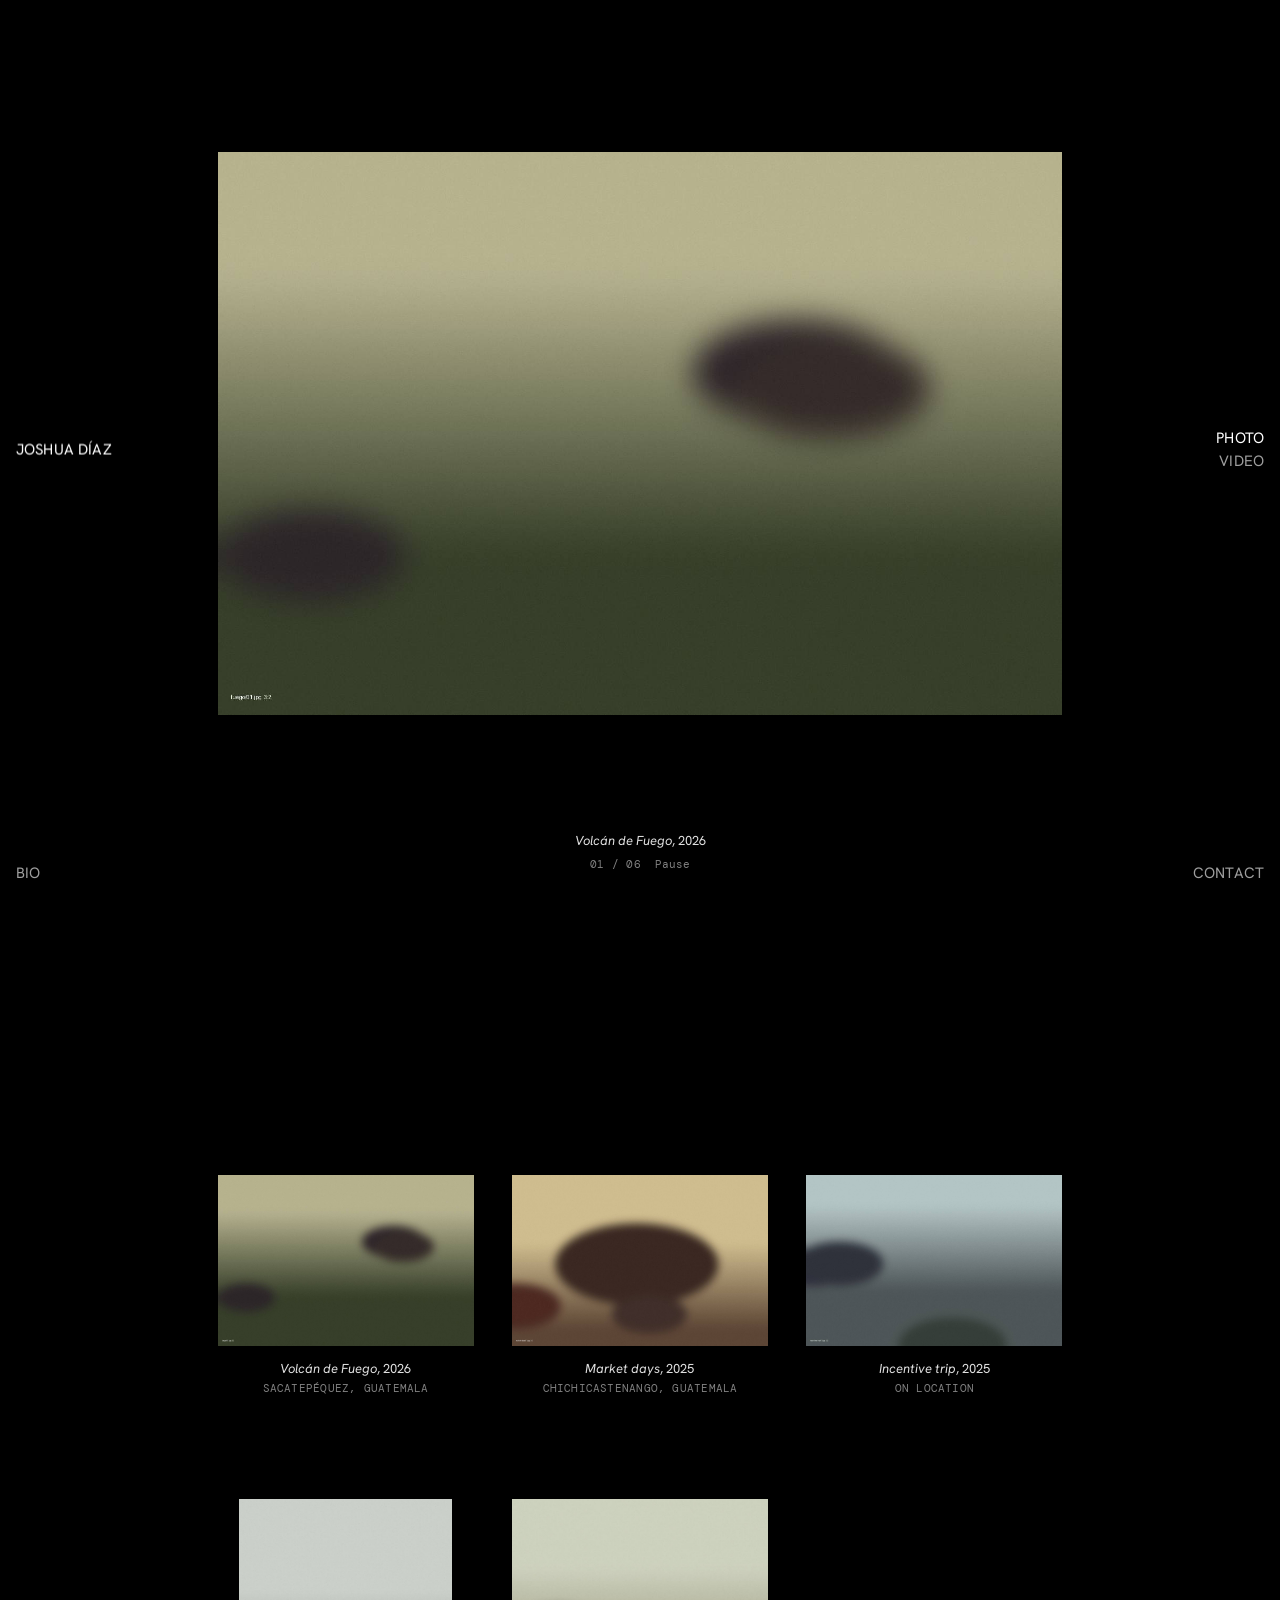
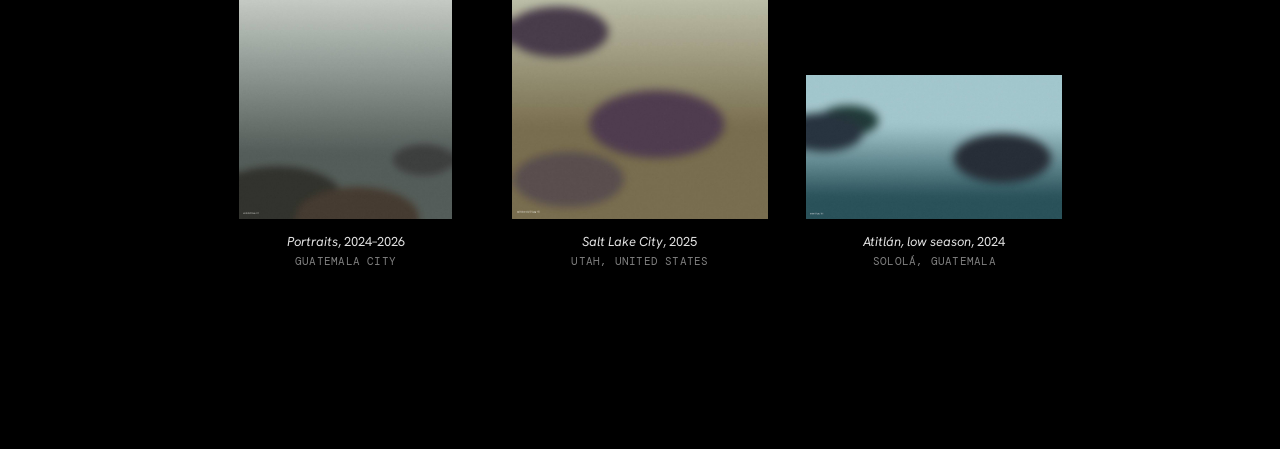
==== index.html @ 981ddc53 "Portfolio site: photo, video and bio Co-Authored-By: Claude Opus 5.5 <noreply@anthropic.com> Claude-" ====
<!doctype html>
<html lang="en">
<head>
  <meta charset="utf-8">
  <meta name="viewport" content="width=device-width, initial-scale=1, viewport-fit=cover">
  <title>Joshua Díaz</title>
  <meta name="description" content="Photographer and video producer based in Guatemala City.">
  <meta name="theme-color" content="#000000">
  <meta property="og:title" content="Joshua Díaz">
  <meta property="og:description" content="Photographer and video producer based in Guatemala City.">
  <meta property="og:image" content="images/share.jpg">
  <link rel="icon" href="data:image/svg+xml,<svg xmlns='http://www.w3.org/2000/svg' viewBox='0 0 32 32'><rect width='32' height='32' fill='black'/><rect x='9' y='9' width='14' height='14' fill='white'/></svg>">
  <link rel="preconnect" href="https://fonts.googleapis.com">
  <link rel="preconnect" href="https://fonts.gstatic.com" crossorigin>
  <link href="https://fonts.googleapis.com/css2?family=DM+Mono:wght@400&family=Hanken+Grotesk:ital,wght@0,400;0,500;1,400&family=Spectral:wght@300;400&display=swap" rel="stylesheet">
  <link rel="stylesheet" href="assets/photoswipe/photoswipe.css">
  <link rel="stylesheet" href="assets/style.css">
</head>
<body>
  <a class="skip" href="#app">Skip to content</a>

  <nav class="edge" aria-label="Main">
    <a class="e-name" href="#/" data-nav="photo">Joshua Díaz</a>
    <span class="e-right">
      <a href="#/" data-nav="photo">Photo</a>
      <a href="#/video" data-nav="video">Video</a>
      <a href="#/bio" data-nav="bio" class="m-only">Bio</a>
    </span>
    <a class="e-bio" href="#/bio" data-nav="bio">Bio</a>
    <a class="e-contact" id="nav-contact" href="#">Contact</a>
  </nav>

  <div class="bgvideo" aria-hidden="true">
    <video muted loop playsinline preload="none"></video>
    <video muted loop playsinline preload="none"></video>
  </div>

  <main id="app" tabindex="-1"></main>

  <script src="content.js"></script>
  <script type="module" src="assets/app.js"></script>
</body>
</html>
---- assets/photoswipe/photoswipe.css ----
/*! PhotoSwipe main CSS by Dmytro Semenov | photoswipe.com */

.pswp {
  --pswp-bg: #000;
  --pswp-placeholder-bg: #222;
  

  --pswp-root-z-index: 100000;
  
  --pswp-preloader-color: rgba(79, 79, 79, 0.4);
  --pswp-preloader-color-secondary: rgba(255, 255, 255, 0.9);
  
  /* defined via js:
  --pswp-transition-duration: 333ms; */
  
  --pswp-icon-color: #fff;
  --pswp-icon-color-secondary: #4f4f4f;
  --pswp-icon-stroke-color: #4f4f4f;
  --pswp-icon-stroke-width: 2px;

  --pswp-error-text-color: var(--pswp-icon-color);
}


/*
	Styles for basic PhotoSwipe (pswp) functionality (sliding area, open/close transitions)
*/

.pswp {
	position: fixed;
	top: 0;
	left: 0;
	width: 100%;
	height: 100%;
	z-index: var(--pswp-root-z-index);
	display: none;
	touch-action: none;
	outline: 0;
	opacity: 0.003;
	contain: layout style size;
	-webkit-tap-highlight-color: rgba(0, 0, 0, 0);
}

/* Prevents focus outline on the root element,
  (it may be focused initially) */
.pswp:focus {
  outline: 0;
}

.pswp * {
  box-sizing: border-box;
}

.pswp img {
  max-width: none;
}

.pswp--open {
	display: block;
}

.pswp,
.pswp__bg {
	transform: translateZ(0);
	will-change: opacity;
}

.pswp__bg {
  opacity: 0.005;
	background: var(--pswp-bg);
}

.pswp,
.pswp__scroll-wrap {
	overflow: hidden;
}

.pswp__scroll-wrap,
.pswp__bg,
.pswp__container,
.pswp__item,
.pswp__content,
.pswp__img,
.pswp__zoom-wrap {
	position: absolute;
	top: 0;
	left: 0;
	width: 100%;
	height: 100%;
}

.pswp__img,
.pswp__zoom-wrap {
	width: auto;
	height: auto;
}

.pswp--click-to-zoom.pswp--zoom-allowed .pswp__img {
	cursor: -webkit-zoom-in;
	cursor: -moz-zoom-in;
	cursor: zoom-in;
}

.pswp--click-to-zoom.pswp--zoomed-in .pswp__img {
	cursor: move;
	cursor: -webkit-grab;
	cursor: -moz-grab;
	cursor: grab;
}

.pswp--click-to-zoom.pswp--zoomed-in .pswp__img:active {
  cursor: -webkit-grabbing;
  cursor: -moz-grabbing;
  cursor: grabbing;
}

/* :active to override grabbing cursor */
.pswp--no-mouse-drag.pswp--zoomed-in .pswp__img,
.pswp--no-mouse-drag.pswp--zoomed-in .pswp__img:active,
.pswp__img {
	cursor: -webkit-zoom-out;
	cursor: -moz-zoom-out;
	cursor: zoom-out;
}


/* Prevent selection and tap highlights */
.pswp__container,
.pswp__img,
.pswp__button,
.pswp__counter {
	-webkit-user-select: none;
	-moz-user-select: none;
	-ms-user-select: none;
	user-select: none;
}

.pswp__item {
	/* z-index for fade transition */
	z-index: 1;
	overflow: hidden;
}

.pswp__hidden {
	display: none !important;
}

/* Allow to click through pswp__content element, but not its children */
.pswp__content {
  pointer-events: none;
}
.pswp__content > * {
  pointer-events: auto;
}


/*

  PhotoSwipe UI

*/

/*
	Error message appears when image is not loaded
	(JS option errorMsg controls markup)
*/
.pswp__error-msg-container {
  display: grid;
}
.pswp__error-msg {
	margin: auto;
	font-size: 1em;
	line-height: 1;
	color: var(--pswp-error-text-color);
}

/*
class pswp__hide-on-close is applied to elements that
should hide (for example fade out) when PhotoSwipe is closed
and show (for example fade in) when PhotoSwipe is opened
 */
.pswp .pswp__hide-on-close {
	opacity: 0.005;
	will-change: opacity;
	transition: opacity var(--pswp-transition-duration) cubic-bezier(0.4, 0, 0.22, 1);
	z-index: 10; /* always overlap slide content */
	pointer-events: none; /* hidden elements should not be clickable */
}

/* class pswp--ui-visible is added when opening or closing transition starts */
.pswp--ui-visible .pswp__hide-on-close {
	opacity: 1;
	pointer-events: auto;
}

/* <button> styles, including css reset */
.pswp__button {
	position: relative;
	display: block;
	width: 50px;
	height: 60px;
	padding: 0;
	margin: 0;
	overflow: hidden;
	cursor: pointer;
	background: none;
	border: 0;
	box-shadow: none;
	opacity: 0.85;
	-webkit-appearance: none;
	-webkit-touch-callout: none;
}

.pswp__button:hover,
.pswp__button:active,
.pswp__button:focus {
  transition: none;
  padding: 0;
  background: none;
  border: 0;
  box-shadow: none;
  opacity: 1;
}

.pswp__button:disabled {
  opacity: 0.3;
  cursor: auto;
}

.pswp__icn {
  fill: var(--pswp-icon-color);
  color: var(--pswp-icon-color-secondary);
}

.pswp__icn {
  position: absolute;
  top: 14px;
  left: 9px;
  width: 32px;
  height: 32px;
  overflow: hidden;
  pointer-events: none;
}

.pswp__icn-shadow {
  stroke: var(--pswp-icon-stroke-color);
  stroke-width: var(--pswp-icon-stroke-width);
  fill: none;
}

.pswp__icn:focus {
	outline: 0;
}

/*
	div element that matches size of large image,
	large image loads on top of it,
	used when msrc is not provided
*/
div.pswp__img--placeholder,
.pswp__img--with-bg {
	background: var(--pswp-placeholder-bg);
}

.pswp__top-bar {
	position: absolute;
	left: 0;
	top: 0;
	width: 100%;
	height: 60px;
	display: flex;
  flex-direction: row;
  justify-content: flex-end;
	z-index: 10;

	/* allow events to pass through top bar itself */
	pointer-events: none !important;
}
.pswp__top-bar > * {
  pointer-events: auto;
  /* this makes transition significantly more smooth,
     even though inner elements are not animated */
  will-change: opacity;
}


/*

  Close button

*/
.pswp__button--close {
  margin-right: 6px;
}


/*

  Arrow buttons

*/
.pswp__button--arrow {
  position: absolute;
  top: 0;
  width: 75px;
  height: 100px;
  top: 50%;
  margin-top: -50px;
}

.pswp__button--arrow:disabled {
  display: none;
  cursor: default;
}

.pswp__button--arrow .pswp__icn {
  top: 50%;
  margin-top: -30px;
  width: 60px;
  height: 60px;
  background: none;
  border-radius: 0;
}

.pswp--one-slide .pswp__button--arrow {
  display: none;
}

/* hide arrows on touch screens */
.pswp--touch .pswp__button--arrow {
  visibility: hidden;
}

/* show arrows only after mouse was used */
.pswp--has_mouse .pswp__button--arrow {
  visibility: visible;
}

.pswp__button--arrow--prev {
  right: auto;
  left: 0px;
}

.pswp__button--arrow--next {
  right: 0px;
}
.pswp__button--arrow--next .pswp__icn {
  left: auto;
  right: 14px;
  /* flip horizontally */
  transform: scale(-1, 1);
}

/*

  Zoom button

*/
.pswp__button--zoom {
  display: none;
}

.pswp--zoom-allowed .pswp__button--zoom {
  display: block;
}

/* "+" => "-" */
.pswp--zoomed-in .pswp__zoom-icn-bar-v {
  display: none;
}


/*

  Loading indicator

*/
.pswp__preloader {
  position: relative;
  overflow: hidden;
  width: 50px;
  height: 60px;
  margin-right: auto;
}

.pswp__preloader .pswp__icn {
  opacity: 0;
  transition: opacity 0.2s linear;
  animation: pswp-clockwise 600ms linear infinite;
}

.pswp__preloader--active .pswp__icn {
  opacity: 0.85;
}

@keyframes pswp-clockwise {
  0% { transform: rotate(0deg); }
  100% { transform: rotate(360deg); }
}


/*

  "1 of 10" counter

*/
.pswp__counter {
  height: 30px;
  margin-top: 15px;
  margin-inline-start: 20px;
  font-size: 14px;
  line-height: 30px;
  color: var(--pswp-icon-color);
  text-shadow: 1px 1px 3px var(--pswp-icon-color-secondary);
  opacity: 0.85;
}

.pswp--one-slide .pswp__counter {
  display: none;
}
---- assets/style.css ----
/* Tokens */
:root {
  --bg: #000000;
  --ink: rgba(255, 255, 255, 0.88);
  --dim: rgba(255, 255, 255, 0.5);
  --faint: rgba(255, 255, 255, 0.14);
  --edge: 16px;                                   /* distance of the nav from the screen edge */
  --side: clamp(150px, 17vw, 340px);              /* empty band left and right for the nav */
  --sans: "Hanken Grotesk", "Helvetica Neue", Arial, sans-serif;
  --mono: "DM Mono", ui-monospace, Menlo, monospace;
  --serif: "Spectral", Georgia, serif;
  color-scheme: dark;
}

/* Base */
*, *::before, *::after { box-sizing: border-box; }
html { -webkit-text-size-adjust: 100%; background: var(--bg); }
body {
  margin: 0;
  background: var(--bg);
  color: var(--ink);
  font: 400 15px/1.4 var(--sans);
  -webkit-font-smoothing: antialiased;
  overflow-x: hidden;
}
img, video, iframe { display: block; max-width: 100%; }
a { color: inherit; text-decoration: none; }
button { font: inherit; color: inherit; background: none; border: 0; padding: 0; cursor: pointer; }
:focus-visible { outline: 1px solid #fff; outline-offset: 4px; }
h1, h2, p, ul, figure, dl, dd { margin: 0; }
ul { padding: 0; list-style: none; }
em { font-style: italic; }
.mono { font-family: var(--mono); font-size: 11px; letter-spacing: 0.02em; text-transform: uppercase; }
.sr { position: absolute; width: 1px; height: 1px; overflow: hidden; clip: rect(0 0 0 0); white-space: nowrap; }
.skip { position: absolute; left: -9999px; }
.skip:focus { left: var(--edge); top: var(--edge); z-index: 100; background: #000; padding: 4px 8px; }

/* Edge navigation (fixed to the sides and corners) */
.edge a, .edge .e-right {
  position: fixed; z-index: 50;
  font-size: 15px; text-transform: uppercase; letter-spacing: 0.01em;
  color: #fff;
  mix-blend-mode: difference;
}
.edge a { opacity: 0.62; transition: opacity .15s; }
.edge a:hover, .edge a[aria-current="page"] { opacity: 1; }
.edge .e-name { left: var(--edge); top: 50%; transform: translateY(-50%); opacity: 1; }
.edge .e-right { right: var(--edge); top: 50%; transform: translateY(-50%); display: grid; justify-items: end; gap: 2px; }
.edge .e-right a { position: static; mix-blend-mode: normal; }
.edge .e-bio { left: var(--edge); bottom: var(--edge); }
.edge .e-contact { right: var(--edge); bottom: var(--edge); }
.edge .m-only { display: none; }
@media (max-width: 820px) { .edge .m-only { display: inline; } }

main { outline: none; padding: 0 var(--side); min-height: 100vh; }
main.enter { animation: enter .4s ease-out; }
@keyframes enter { from { opacity: 0; } to { opacity: 1; } }

/* PHOTO HOME: slideshow */
.hero {
  height: 100vh; height: 100svh;
  display: grid; grid-template-rows: 1fr auto; justify-items: center;
  padding: 48px 0 28px;
  outline: none;
}
.hero-stage { position: relative; width: 100%; min-height: 0; display: grid; place-items: center; cursor: zoom-in; }
.hero-stage img {
  grid-area: 1 / 1;
  max-width: 100%; max-height: 100%;
  width: auto; height: auto;
  object-fit: contain;
  opacity: 0;
  transition: opacity var(--fade, 0s) ease;
}
.hero-stage img.on { opacity: 1; }
.hero-meta { display: grid; justify-items: center; gap: 6px; padding-top: 14px; text-align: center; }
.hero-cap { font-size: 13px; }
.hero-cap a:hover { opacity: .7; }
.hero-tools { display: flex; gap: 14px; color: var(--dim); }
.hero-tools button:hover { color: #fff; }

/* PHOTO HOME: grid of projects */
.works {
  display: grid;
  grid-template-columns: repeat(3, minmax(0, 1fr));
  column-gap: clamp(20px, 3vw, 56px);
  row-gap: clamp(56px, 8vw, 120px);
  padding: clamp(80px, 14vh, 160px) 0 clamp(120px, 20vh, 220px);
}
.work { display: grid; gap: 12px; text-align: center; }
.work .box { aspect-ratio: 4 / 5; display: flex; align-items: flex-end; justify-content: center; }
.work img { max-height: 100%; width: auto; object-fit: contain; transition: opacity .2s; }
.work:hover img { opacity: .75; }
.work .t { font-size: 13px; }
.work .p { color: var(--dim); margin-top: 2px; }

/* PROJECT PAGE */
.project { padding: clamp(96px, 18vh, 180px) 0 clamp(120px, 20vh, 220px); }
.p-head { display: grid; justify-items: center; gap: 14px; text-align: center; margin-bottom: clamp(72px, 14vh, 140px); }
.p-head h1 { font-weight: 400; font-size: clamp(26px, 3vw, 44px); line-height: 1.05; letter-spacing: -0.01em; }
.p-head p { max-width: 46ch; color: var(--ink); }
.p-head .mono { color: var(--dim); display: flex; flex-wrap: wrap; justify-content: center; gap: 4px 16px; }
.shots { display: grid; gap: clamp(72px, 14vh, 140px); justify-items: center; }
.shot { display: grid; justify-items: center; gap: 12px; }
.shot img { max-height: 86vh; max-height: 86svh; width: auto; cursor: zoom-in; }
.shot figcaption { font-size: 13px; color: var(--dim); text-align: center; }
.p-next { display: flex; justify-content: center; gap: 24px; margin-top: clamp(96px, 16vh, 160px); }
.p-next a { color: var(--dim); }
.p-next a:hover { color: #fff; }

/* VIDEO PAGE */
.bgvideo { position: fixed; inset: 0; z-index: -1; background: #000; opacity: 0; transition: opacity .6s ease; pointer-events: none; }
.bgvideo.on { opacity: 1; }
.bgvideo video { position: absolute; inset: 0; width: 100%; height: 100%; max-width: none; object-fit: cover; opacity: 0; transition: opacity .5s ease; }
.bgvideo video.on { opacity: 1; }
.bgvideo::after { content: ""; position: absolute; inset: 0; background: rgba(0, 0, 0, 0.38); }

.films {
  min-height: 100vh; min-height: 100svh;
  display: flex; flex-wrap: wrap; align-content: center; justify-content: center;
  column-gap: 0.55em; row-gap: 0.05em;
  padding: 96px 0;
  font-family: var(--serif); font-weight: 300;
  font-size: clamp(38px, 6vw, 100px);
  line-height: 1.12;
  text-align: center;
}
.film { color: #fff; transition: color .25s; white-space: nowrap; }
.film sup { font-family: var(--mono); font-size: 13px; vertical-align: top; position: relative; top: 0.5em; margin-left: 0.3em; letter-spacing: 0.08em; }
.films:hover .film:hover, .film:focus-visible { color: rgba(255, 255, 255, 0.5); }

/* VIDEO DETAIL */
.film-page { padding: clamp(80px, 14vh, 140px) 0 clamp(120px, 20vh, 220px); display: grid; gap: 28px; }
.player { position: relative; aspect-ratio: 16 / 9; background: #0d0d0d; }
.player iframe, .player video { position: absolute; inset: 0; width: 100%; height: 100%; border: 0; object-fit: contain; }
.player .note { position: absolute; left: 0; right: 0; bottom: 12px; text-align: center; color: var(--dim); }
.film-info { display: grid; grid-template-columns: minmax(0, 1fr) minmax(0, 1fr); gap: 24px; align-items: start; }
.film-info h1 { font-family: var(--serif); font-weight: 300; font-size: clamp(34px, 4.5vw, 72px); line-height: 1; }
.film-info .facts { display: grid; grid-template-columns: max-content 1fr; gap: 4px 18px; padding-top: 8px; }
.film-info dt { color: var(--dim); }
.film-info p { grid-column: 2; max-width: 48ch; }

/* BIO */
.bio {
  min-height: 100vh; min-height: 100svh;
  display: grid;
  grid-template-columns: minmax(0, 4fr) minmax(0, 8fr);
  column-gap: clamp(24px, 3vw, 56px);
  padding: 48px 0;
  align-items: end;
}
.bio-text { display: grid; gap: 28px; font-size: 13px; line-height: 1.45; padding-bottom: 2px; }
.bio-text p + p { margin-top: 1em; }
.bio-text .mono { color: var(--dim); margin-bottom: 8px; }
.bio-text a:hover { opacity: .7; }
.bio-photo { align-self: stretch; display: grid; gap: 8px; min-height: 0; }
.bio-photo img { width: 100%; height: calc(100vh - 96px); height: calc(100svh - 96px); object-fit: cover; }
.bio-photo .credit { color: var(--dim); }

.notfound { min-height: 100vh; display: grid; place-items: center; }
.notfound a { text-decoration: underline; }

/* Zoom viewer */
.pswp { --pswp-bg: #000; }
.pswp__counter { font-family: var(--mono); font-size: 11px; letter-spacing: .04em; opacity: .7; }

/* Small screens */
@media (max-width: 820px) {
  :root { --side: 16px; }
  .edge a, .edge .e-right { font-size: 13px; }
  .edge .e-name { top: var(--edge); transform: none; }
  .edge .e-right { top: var(--edge); transform: none; display: flex; gap: 14px; }
  body { position: relative; }
  .edge .e-bio { display: none; }
  .edge .e-contact { position: absolute; }
  main { padding-top: 0; padding-bottom: 56px; }
  .hero { padding: 52px 0 44px; }
  .works { grid-template-columns: repeat(2, minmax(0, 1fr)); padding-top: 40px; padding-bottom: 96px; }
  .project { padding-top: 96px; }
  .shot img { max-height: none; width: 100%; }
  .films { font-size: clamp(34px, 11vw, 56px); padding: 80px 0; column-gap: 0.4em; }
  .film sup { font-size: 10px; }
  .film-page { padding-top: 72px; }
  .film-info { grid-template-columns: 1fr; }
  .film-info p { grid-column: 1; }
  .bio { grid-template-columns: 1fr; padding: 56px 0 72px; row-gap: 32px; }
  .bio-photo { order: -1; }
  .bio-photo img { height: auto; aspect-ratio: 4 / 5; }
}
@media (max-width: 480px) {
  .works { grid-template-columns: 1fr; }
}

@media (prefers-reduced-motion: reduce) {
  main.enter { animation: none; }
  .hero-stage img, .bgvideo, .bgvideo video { transition: none; }
}
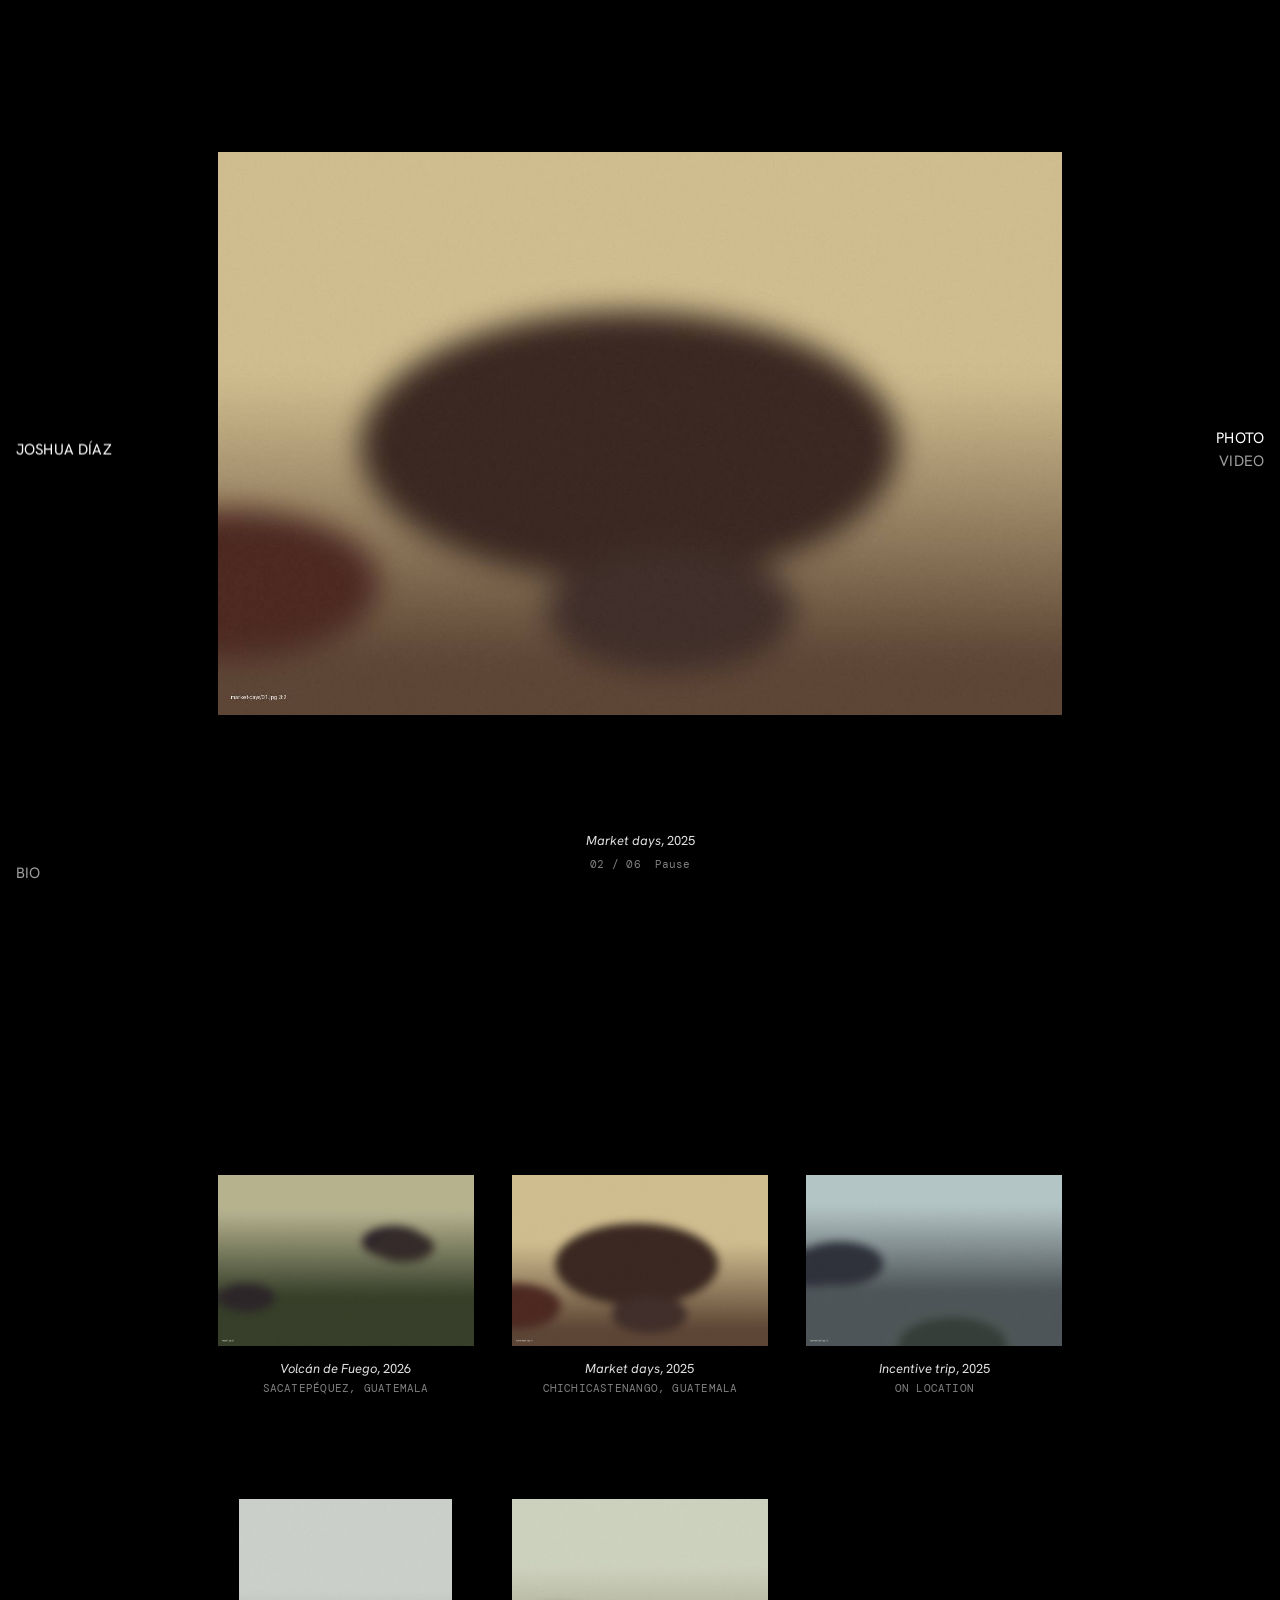
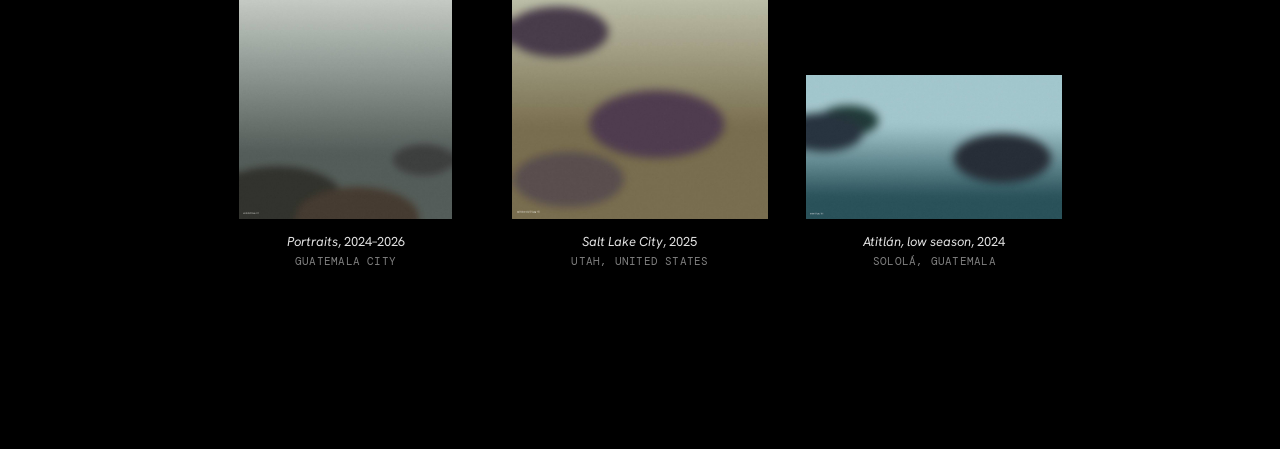
==== commit d4a97808: "Remove Contact link from navigation; contact stays in Bio Co-Authored-By: Claude Opus 5.5 <noreply@a" ====
--- a/index.html
+++ b/index.html
@@ -27,7 +27,6 @@
       <a href="#/bio" data-nav="bio" class="m-only">Bio</a>
     </span>
     <a class="e-bio" href="#/bio" data-nav="bio">Bio</a>
-    <a class="e-contact" id="nav-contact" href="#">Contact</a>
   </nav>
 
   <div class="bgvideo" aria-hidden="true">
--- a/assets/style.css
+++ b/assets/style.css
@@ -48,7 +48,6 @@
 .edge .e-right { right: var(--edge); top: 50%; transform: translateY(-50%); display: grid; justify-items: end; gap: 2px; }
 .edge .e-right a { position: static; mix-blend-mode: normal; }
 .edge .e-bio { left: var(--edge); bottom: var(--edge); }
-.edge .e-contact { right: var(--edge); bottom: var(--edge); }
 .edge .m-only { display: none; }
 @media (max-width: 820px) { .edge .m-only { display: inline; } }
 
@@ -172,7 +171,6 @@
   .edge .e-right { top: var(--edge); transform: none; display: flex; gap: 14px; }
   body { position: relative; }
   .edge .e-bio { display: none; }
-  .edge .e-contact { position: absolute; }
   main { padding-top: 0; padding-bottom: 56px; }
   .hero { padding: 52px 0 44px; }
   .works { grid-template-columns: repeat(2, minmax(0, 1fr)); padding-top: 40px; padding-bottom: 96px; }
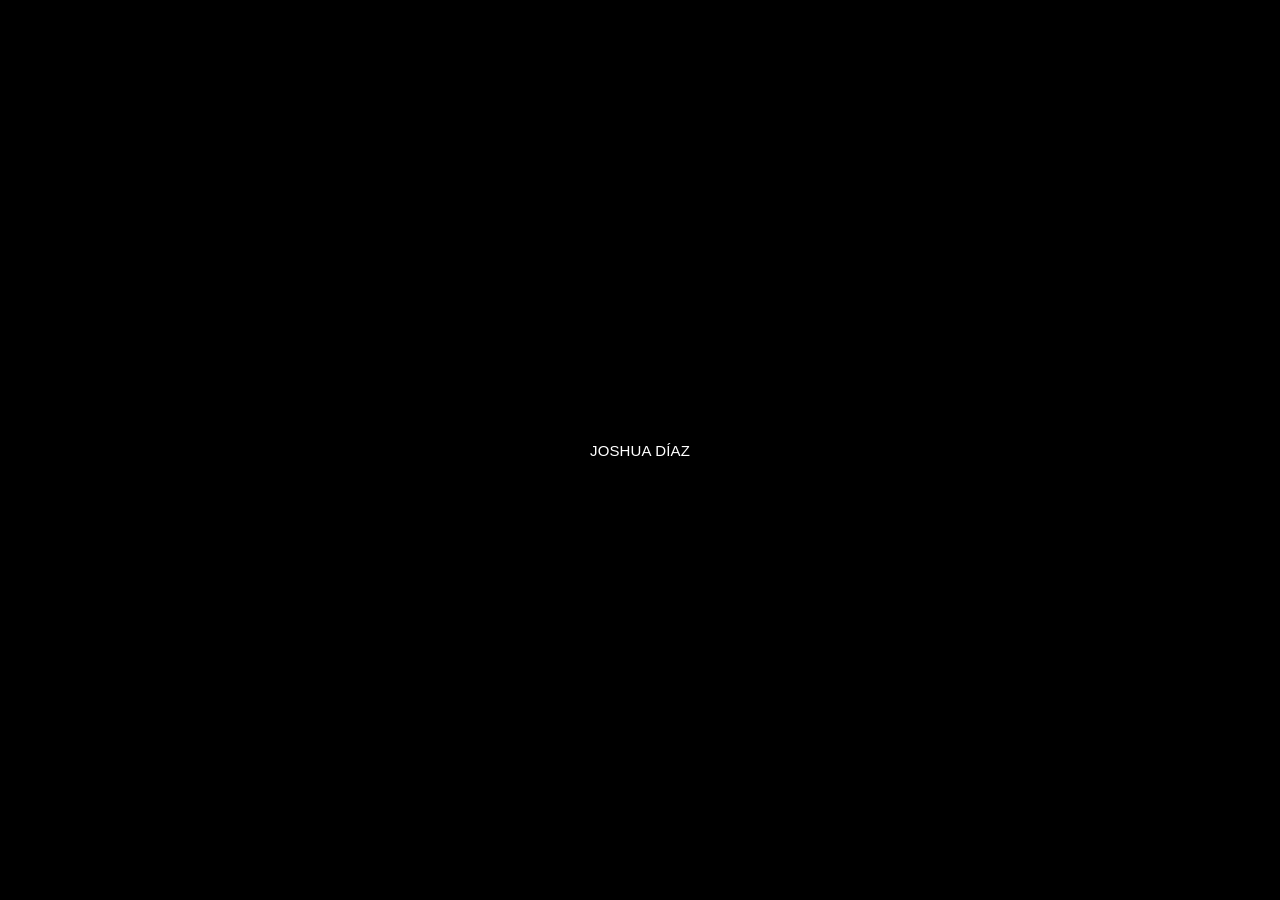
==== commit c5f343f6: "Temporary landing page with name only; full portfolio moved to preview.html Co-Authored-By: Claude O" ====
--- a/index.html
+++ b/index.html
@@ -2,41 +2,25 @@
 <html lang="en">
 <head>
   <meta charset="utf-8">
-  <meta name="viewport" content="width=device-width, initial-scale=1, viewport-fit=cover">
+  <meta name="viewport" content="width=device-width, initial-scale=1">
   <title>Joshua Díaz</title>
-  <meta name="description" content="Photographer and video producer based in Guatemala City.">
+  <meta name="description" content="Joshua Díaz, photographer and video producer based in Guatemala City.">
   <meta name="theme-color" content="#000000">
-  <meta property="og:title" content="Joshua Díaz">
-  <meta property="og:description" content="Photographer and video producer based in Guatemala City.">
-  <meta property="og:image" content="images/share.jpg">
   <link rel="icon" href="data:image/svg+xml,<svg xmlns='http://www.w3.org/2000/svg' viewBox='0 0 32 32'><rect width='32' height='32' fill='black'/><rect x='9' y='9' width='14' height='14' fill='white'/></svg>">
-  <link rel="preconnect" href="https://fonts.googleapis.com">
-  <link rel="preconnect" href="https://fonts.gstatic.com" crossorigin>
-  <link href="https://fonts.googleapis.com/css2?family=DM+Mono:wght@400&family=Hanken+Grotesk:ital,wght@0,400;0,500;1,400&family=Spectral:wght@300;400&display=swap" rel="stylesheet">
-  <link rel="stylesheet" href="assets/photoswipe/photoswipe.css">
-  <link rel="stylesheet" href="assets/style.css">
+  <style>
+    html, body { margin: 0; height: 100%; background: #000; }
+    body {
+      display: grid; place-items: center;
+      color: #fff;
+      font: 400 15px/1 "Helvetica Neue", Helvetica, Arial, sans-serif;
+      letter-spacing: 0.01em;
+      text-transform: uppercase;
+      -webkit-font-smoothing: antialiased;
+    }
+    h1 { margin: 0; font: inherit; }
+  </style>
 </head>
 <body>
-  <a class="skip" href="#app">Skip to content</a>
-
-  <nav class="edge" aria-label="Main">
-    <a class="e-name" href="#/" data-nav="photo">Joshua Díaz</a>
-    <span class="e-right">
-      <a href="#/" data-nav="photo">Photo</a>
-      <a href="#/video" data-nav="video">Video</a>
-      <a href="#/bio" data-nav="bio" class="m-only">Bio</a>
-    </span>
-    <a class="e-bio" href="#/bio" data-nav="bio">Bio</a>
-  </nav>
-
-  <div class="bgvideo" aria-hidden="true">
-    <video muted loop playsinline preload="none"></video>
-    <video muted loop playsinline preload="none"></video>
-  </div>
-
-  <main id="app" tabindex="-1"></main>
-
-  <script src="content.js"></script>
-  <script type="module" src="assets/app.js"></script>
+  <h1>Joshua Díaz</h1>
 </body>
 </html>
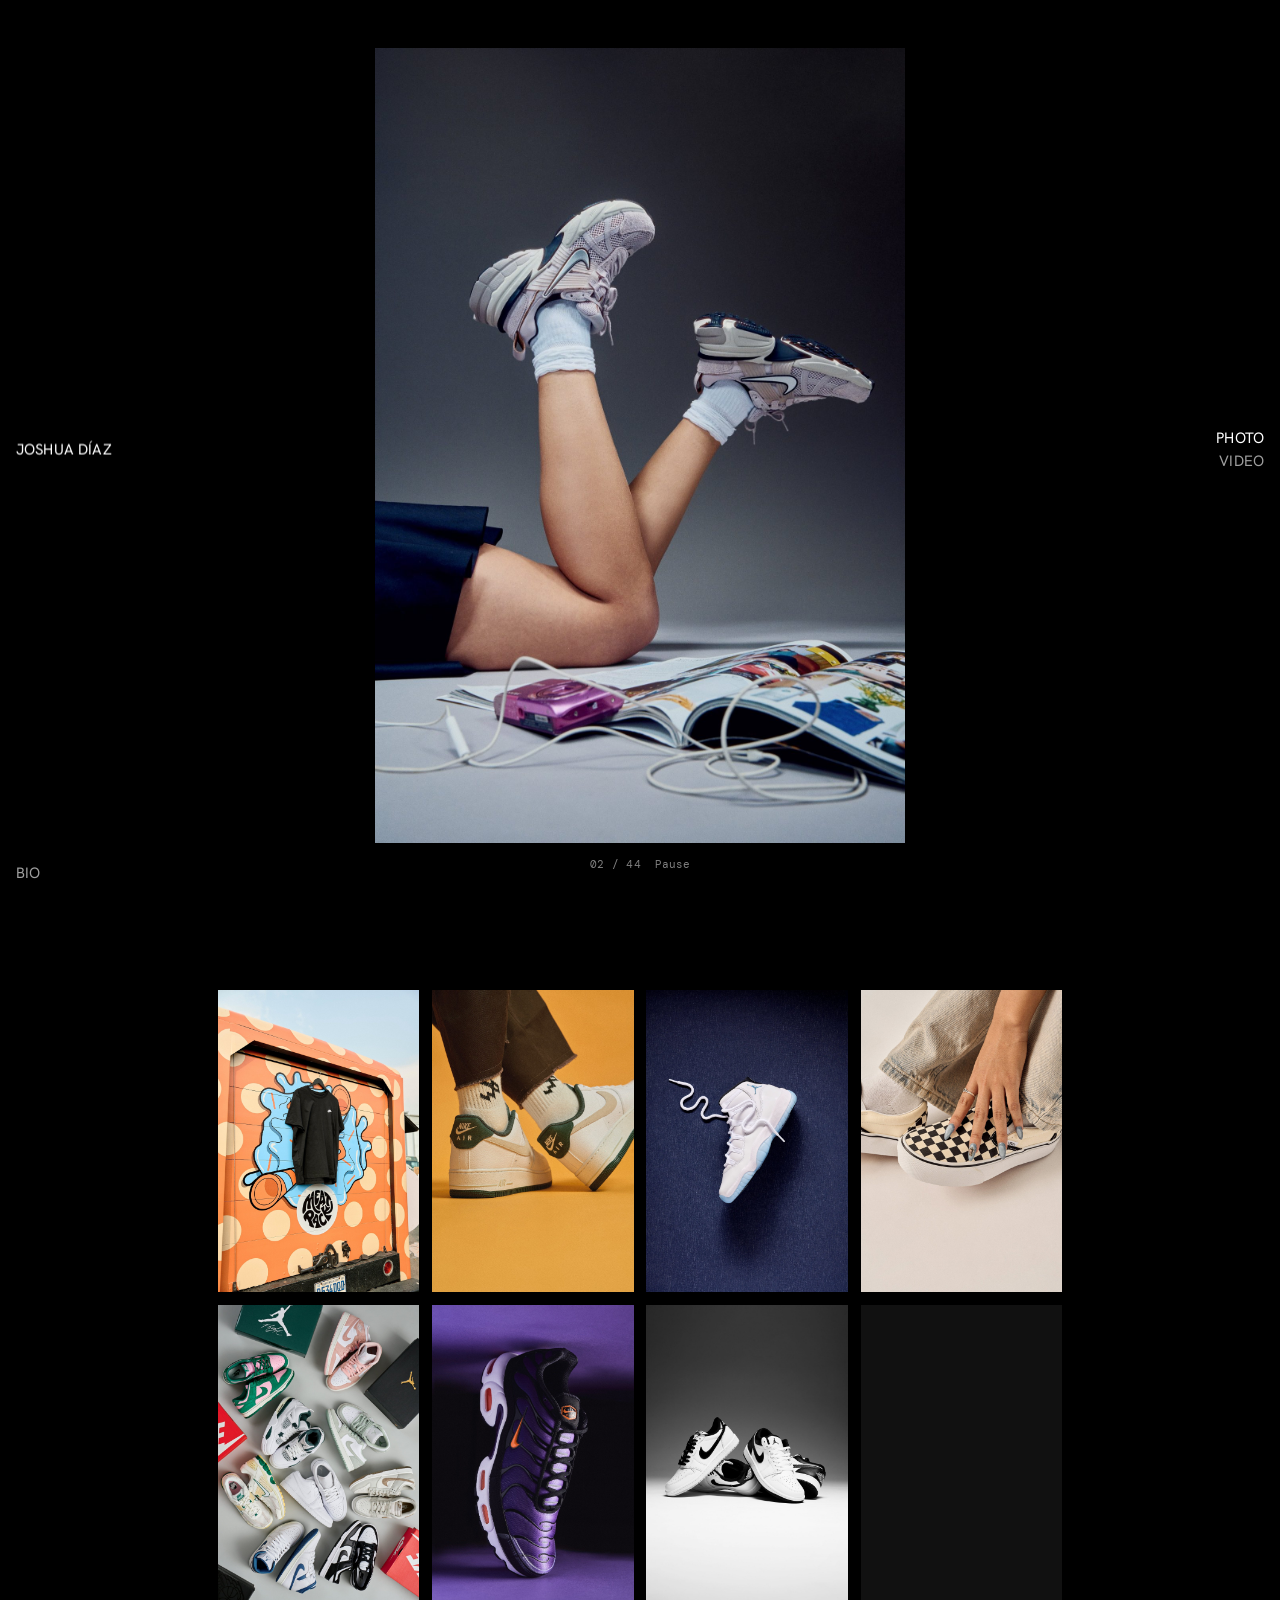
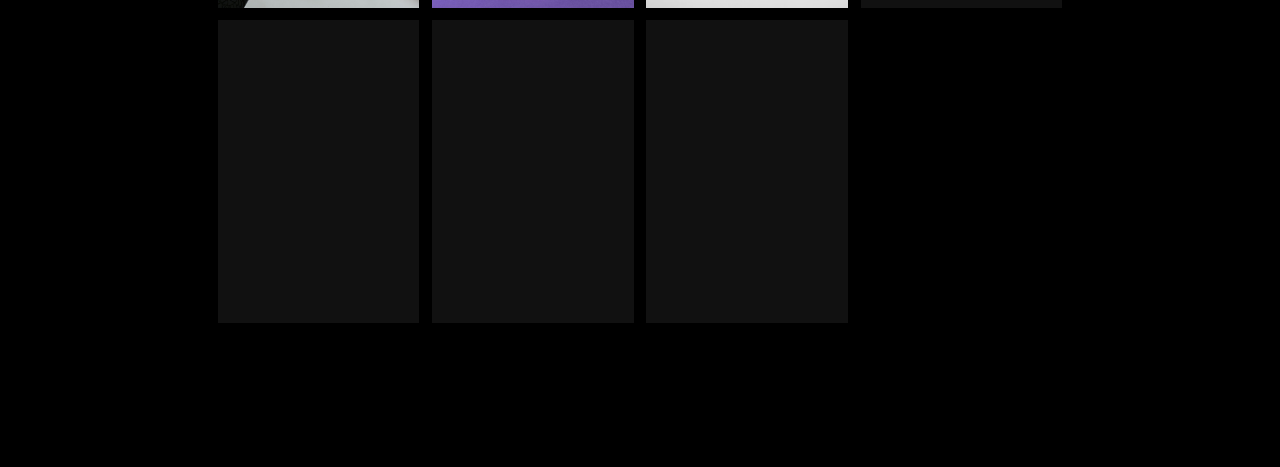
==== commit 32901da9: "Launch: portfolio is now the home page; preview.html redirects to it Co-Authored-By: Claude Opus 5.5" ====
--- a/index.html
+++ b/index.html
@@ -2,25 +2,41 @@
 <html lang="en">
 <head>
   <meta charset="utf-8">
-  <meta name="viewport" content="width=device-width, initial-scale=1">
+  <meta name="viewport" content="width=device-width, initial-scale=1, viewport-fit=cover">
   <title>Joshua Díaz</title>
-  <meta name="description" content="Joshua Díaz, photographer and video producer based in Guatemala City.">
+  <meta name="description" content="Photographer and video producer based in Guatemala City.">
   <meta name="theme-color" content="#000000">
+  <meta property="og:title" content="Joshua Díaz">
+  <meta property="og:description" content="Photographer and video producer based in Guatemala City.">
+  <meta property="og:image" content="images/share.jpg">
   <link rel="icon" href="data:image/svg+xml,<svg xmlns='http://www.w3.org/2000/svg' viewBox='0 0 32 32'><rect width='32' height='32' fill='black'/><rect x='9' y='9' width='14' height='14' fill='white'/></svg>">
-  <style>
-    html, body { margin: 0; height: 100%; background: #000; }
-    body {
-      display: grid; place-items: center;
-      color: #fff;
-      font: 400 15px/1 "Helvetica Neue", Helvetica, Arial, sans-serif;
-      letter-spacing: 0.01em;
-      text-transform: uppercase;
-      -webkit-font-smoothing: antialiased;
-    }
-    h1 { margin: 0; font: inherit; }
-  </style>
+  <link rel="preconnect" href="https://fonts.googleapis.com">
+  <link rel="preconnect" href="https://fonts.gstatic.com" crossorigin>
+  <link href="https://fonts.googleapis.com/css2?family=DM+Mono:wght@400&family=Hanken+Grotesk:ital,wght@0,400;0,500;1,400&family=Spectral:wght@300;400&display=swap" rel="stylesheet">
+  <link rel="stylesheet" href="assets/photoswipe/photoswipe.css">
+  <link rel="stylesheet" href="assets/style.css">
 </head>
 <body>
-  <h1>Joshua Díaz</h1>
+  <a class="skip" href="#app">Skip to content</a>
+
+  <nav class="edge" aria-label="Main">
+    <a class="e-name" href="#/" data-nav="photo">Joshua Díaz</a>
+    <span class="e-right">
+      <a href="#/" data-nav="photo">Photo</a>
+      <a href="#/video" data-nav="video">Video</a>
+      <a href="#/bio" data-nav="bio" class="m-only">Bio</a>
+    </span>
+    <a class="e-bio" href="#/bio" data-nav="bio">Bio</a>
+  </nav>
+
+  <div class="bgvideo" aria-hidden="true">
+    <video muted loop playsinline preload="none"></video>
+    <video muted loop playsinline preload="none"></video>
+  </div>
+
+  <main id="app" tabindex="-1"></main>
+
+  <script src="content.js"></script>
+  <script type="module" src="assets/app.js"></script>
 </body>
 </html>
--- a/assets/photoswipe/photoswipe.css
+++ b/assets/photoswipe/photoswipe.css
@@ -0,0 +1,420 @@
+/*! PhotoSwipe main CSS by Dmytro Semenov | photoswipe.com */
+
+.pswp {
+  --pswp-bg: #000;
+  --pswp-placeholder-bg: #222;
+  
+
+  --pswp-root-z-index: 100000;
+  
+  --pswp-preloader-color: rgba(79, 79, 79, 0.4);
+  --pswp-preloader-color-secondary: rgba(255, 255, 255, 0.9);
+  
+  /* defined via js:
+  --pswp-transition-duration: 333ms; */
+  
+  --pswp-icon-color: #fff;
+  --pswp-icon-color-secondary: #4f4f4f;
+  --pswp-icon-stroke-color: #4f4f4f;
+  --pswp-icon-stroke-width: 2px;
+
+  --pswp-error-text-color: var(--pswp-icon-color);
+}
+
+
+/*
+	Styles for basic PhotoSwipe (pswp) functionality (sliding area, open/close transitions)
+*/
+
+.pswp {
+	position: fixed;
+	top: 0;
+	left: 0;
+	width: 100%;
+	height: 100%;
+	z-index: var(--pswp-root-z-index);
+	display: none;
+	touch-action: none;
+	outline: 0;
+	opacity: 0.003;
+	contain: layout style size;
+	-webkit-tap-highlight-color: rgba(0, 0, 0, 0);
+}
+
+/* Prevents focus outline on the root element,
+  (it may be focused initially) */
+.pswp:focus {
+  outline: 0;
+}
+
+.pswp * {
+  box-sizing: border-box;
+}
+
+.pswp img {
+  max-width: none;
+}
+
+.pswp--open {
+	display: block;
+}
+
+.pswp,
+.pswp__bg {
+	transform: translateZ(0);
+	will-change: opacity;
+}
+
+.pswp__bg {
+  opacity: 0.005;
+	background: var(--pswp-bg);
+}
+
+.pswp,
+.pswp__scroll-wrap {
+	overflow: hidden;
+}
+
+.pswp__scroll-wrap,
+.pswp__bg,
+.pswp__container,
+.pswp__item,
+.pswp__content,
+.pswp__img,
+.pswp__zoom-wrap {
+	position: absolute;
+	top: 0;
+	left: 0;
+	width: 100%;
+	height: 100%;
+}
+
+.pswp__img,
+.pswp__zoom-wrap {
+	width: auto;
+	height: auto;
+}
+
+.pswp--click-to-zoom.pswp--zoom-allowed .pswp__img {
+	cursor: -webkit-zoom-in;
+	cursor: -moz-zoom-in;
+	cursor: zoom-in;
+}
+
+.pswp--click-to-zoom.pswp--zoomed-in .pswp__img {
+	cursor: move;
+	cursor: -webkit-grab;
+	cursor: -moz-grab;
+	cursor: grab;
+}
+
+.pswp--click-to-zoom.pswp--zoomed-in .pswp__img:active {
+  cursor: -webkit-grabbing;
+  cursor: -moz-grabbing;
+  cursor: grabbing;
+}
+
+/* :active to override grabbing cursor */
+.pswp--no-mouse-drag.pswp--zoomed-in .pswp__img,
+.pswp--no-mouse-drag.pswp--zoomed-in .pswp__img:active,
+.pswp__img {
+	cursor: -webkit-zoom-out;
+	cursor: -moz-zoom-out;
+	cursor: zoom-out;
+}
+
+
+/* Prevent selection and tap highlights */
+.pswp__container,
+.pswp__img,
+.pswp__button,
+.pswp__counter {
+	-webkit-user-select: none;
+	-moz-user-select: none;
+	-ms-user-select: none;
+	user-select: none;
+}
+
+.pswp__item {
+	/* z-index for fade transition */
+	z-index: 1;
+	overflow: hidden;
+}
+
+.pswp__hidden {
+	display: none !important;
+}
+
+/* Allow to click through pswp__content element, but not its children */
+.pswp__content {
+  pointer-events: none;
+}
+.pswp__content > * {
+  pointer-events: auto;
+}
+
+
+/*
+
+  PhotoSwipe UI
+
+*/
+
+/*
+	Error message appears when image is not loaded
+	(JS option errorMsg controls markup)
+*/
+.pswp__error-msg-container {
+  display: grid;
+}
+.pswp__error-msg {
+	margin: auto;
+	font-size: 1em;
+	line-height: 1;
+	color: var(--pswp-error-text-color);
+}
+
+/*
+class pswp__hide-on-close is applied to elements that
+should hide (for example fade out) when PhotoSwipe is closed
+and show (for example fade in) when PhotoSwipe is opened
+ */
+.pswp .pswp__hide-on-close {
+	opacity: 0.005;
+	will-change: opacity;
+	transition: opacity var(--pswp-transition-duration) cubic-bezier(0.4, 0, 0.22, 1);
+	z-index: 10; /* always overlap slide content */
+	pointer-events: none; /* hidden elements should not be clickable */
+}
+
+/* class pswp--ui-visible is added when opening or closing transition starts */
+.pswp--ui-visible .pswp__hide-on-close {
+	opacity: 1;
+	pointer-events: auto;
+}
+
+/* <button> styles, including css reset */
+.pswp__button {
+	position: relative;
+	display: block;
+	width: 50px;
+	height: 60px;
+	padding: 0;
+	margin: 0;
+	overflow: hidden;
+	cursor: pointer;
+	background: none;
+	border: 0;
+	box-shadow: none;
+	opacity: 0.85;
+	-webkit-appearance: none;
+	-webkit-touch-callout: none;
+}
+
+.pswp__button:hover,
+.pswp__button:active,
+.pswp__button:focus {
+  transition: none;
+  padding: 0;
+  background: none;
+  border: 0;
+  box-shadow: none;
+  opacity: 1;
+}
+
+.pswp__button:disabled {
+  opacity: 0.3;
+  cursor: auto;
+}
+
+.pswp__icn {
+  fill: var(--pswp-icon-color);
+  color: var(--pswp-icon-color-secondary);
+}
+
+.pswp__icn {
+  position: absolute;
+  top: 14px;
+  left: 9px;
+  width: 32px;
+  height: 32px;
+  overflow: hidden;
+  pointer-events: none;
+}
+
+.pswp__icn-shadow {
+  stroke: var(--pswp-icon-stroke-color);
+  stroke-width: var(--pswp-icon-stroke-width);
+  fill: none;
+}
+
+.pswp__icn:focus {
+	outline: 0;
+}
+
+/*
+	div element that matches size of large image,
+	large image loads on top of it,
+	used when msrc is not provided
+*/
+div.pswp__img--placeholder,
+.pswp__img--with-bg {
+	background: var(--pswp-placeholder-bg);
+}
+
+.pswp__top-bar {
+	position: absolute;
+	left: 0;
+	top: 0;
+	width: 100%;
+	height: 60px;
+	display: flex;
+  flex-direction: row;
+  justify-content: flex-end;
+	z-index: 10;
+
+	/* allow events to pass through top bar itself */
+	pointer-events: none !important;
+}
+.pswp__top-bar > * {
+  pointer-events: auto;
+  /* this makes transition significantly more smooth,
+     even though inner elements are not animated */
+  will-change: opacity;
+}
+
+
+/*
+
+  Close button
+
+*/
+.pswp__button--close {
+  margin-right: 6px;
+}
+
+
+/*
+
+  Arrow buttons
+
+*/
+.pswp__button--arrow {
+  position: absolute;
+  top: 0;
+  width: 75px;
+  height: 100px;
+  top: 50%;
+  margin-top: -50px;
+}
+
+.pswp__button--arrow:disabled {
+  display: none;
+  cursor: default;
+}
+
+.pswp__button--arrow .pswp__icn {
+  top: 50%;
+  margin-top: -30px;
+  width: 60px;
+  height: 60px;
+  background: none;
+  border-radius: 0;
+}
+
+.pswp--one-slide .pswp__button--arrow {
+  display: none;
+}
+
+/* hide arrows on touch screens */
+.pswp--touch .pswp__button--arrow {
+  visibility: hidden;
+}
+
+/* show arrows only after mouse was used */
+.pswp--has_mouse .pswp__button--arrow {
+  visibility: visible;
+}
+
+.pswp__button--arrow--prev {
+  right: auto;
+  left: 0px;
+}
+
+.pswp__button--arrow--next {
+  right: 0px;
+}
+.pswp__button--arrow--next .pswp__icn {
+  left: auto;
+  right: 14px;
+  /* flip horizontally */
+  transform: scale(-1, 1);
+}
+
+/*
+
+  Zoom button
+
+*/
+.pswp__button--zoom {
+  display: none;
+}
+
+.pswp--zoom-allowed .pswp__button--zoom {
+  display: block;
+}
+
+/* "+" => "-" */
+.pswp--zoomed-in .pswp__zoom-icn-bar-v {
+  display: none;
+}
+
+
+/*
+
+  Loading indicator
+
+*/
+.pswp__preloader {
+  position: relative;
+  overflow: hidden;
+  width: 50px;
+  height: 60px;
+  margin-right: auto;
+}
+
+.pswp__preloader .pswp__icn {
+  opacity: 0;
+  transition: opacity 0.2s linear;
+  animation: pswp-clockwise 600ms linear infinite;
+}
+
+.pswp__preloader--active .pswp__icn {
+  opacity: 0.85;
+}
+
+@keyframes pswp-clockwise {
+  0% { transform: rotate(0deg); }
+  100% { transform: rotate(360deg); }
+}
+
+
+/*
+
+  "1 of 10" counter
+
+*/
+.pswp__counter {
+  height: 30px;
+  margin-top: 15px;
+  margin-inline-start: 20px;
+  font-size: 14px;
+  line-height: 30px;
+  color: var(--pswp-icon-color);
+  text-shadow: 1px 1px 3px var(--pswp-icon-color-secondary);
+  opacity: 0.85;
+}
+
+.pswp--one-slide .pswp__counter {
+  display: none;
+}
--- a/assets/style.css
+++ b/assets/style.css
@@ -0,0 +1,178 @@
+/* Tokens */
+:root {
+  --bg: #000000;
+  --ink: rgba(255, 255, 255, 0.88);
+  --dim: rgba(255, 255, 255, 0.5);
+  --faint: rgba(255, 255, 255, 0.14);
+  --edge: 16px;                                   /* distance of the nav from the screen edge */
+  --side: clamp(150px, 17vw, 340px);              /* empty band left and right for the nav */
+  --sans: "Hanken Grotesk", "Helvetica Neue", Arial, sans-serif;
+  --mono: "DM Mono", ui-monospace, Menlo, monospace;
+  --serif: "Spectral", Georgia, serif;
+  color-scheme: dark;
+}
+
+/* Base */
+*, *::before, *::after { box-sizing: border-box; }
+html { -webkit-text-size-adjust: 100%; background: var(--bg); }
+body {
+  margin: 0;
+  background: var(--bg);
+  color: var(--ink);
+  font: 400 15px/1.4 var(--sans);
+  -webkit-font-smoothing: antialiased;
+  overflow-x: hidden;
+}
+img, video, iframe { display: block; max-width: 100%; }
+a { color: inherit; text-decoration: none; }
+button { font: inherit; color: inherit; background: none; border: 0; padding: 0; cursor: pointer; }
+:focus-visible { outline: 1px solid #fff; outline-offset: 4px; }
+h1, h2, p, ul, figure, dl, dd { margin: 0; }
+ul { padding: 0; list-style: none; }
+em { font-style: italic; }
+.mono { font-family: var(--mono); font-size: 11px; letter-spacing: 0.02em; text-transform: uppercase; }
+.sr { position: absolute; width: 1px; height: 1px; overflow: hidden; clip: rect(0 0 0 0); white-space: nowrap; }
+.skip { position: absolute; left: -9999px; }
+.skip:focus { left: var(--edge); top: var(--edge); z-index: 100; background: #000; padding: 4px 8px; }
+
+/* Edge navigation (fixed to the sides and corners) */
+.edge a, .edge .e-right {
+  position: fixed; z-index: 50;
+  font-size: 15px; text-transform: uppercase; letter-spacing: 0.01em;
+  color: #fff;
+  mix-blend-mode: difference;
+}
+.edge a { opacity: 0.62; transition: opacity .15s; }
+.edge a:hover, .edge a[aria-current="page"] { opacity: 1; }
+.edge .e-name { left: var(--edge); top: 50%; transform: translateY(-50%); opacity: 1; }
+.edge .e-right { right: var(--edge); top: 50%; transform: translateY(-50%); display: grid; justify-items: end; gap: 2px; }
+.edge .e-right a { position: static; mix-blend-mode: normal; }
+.edge .e-bio { left: var(--edge); bottom: var(--edge); }
+.edge .m-only { display: none; }
+@media (max-width: 820px) { .edge .m-only { display: inline; } }
+
+main { outline: none; padding: 0 var(--side); min-height: 100vh; }
+main.enter { animation: enter .4s ease-out; }
+@keyframes enter { from { opacity: 0; } to { opacity: 1; } }
+
+/* PHOTO HOME: slideshow */
+.hero {
+  height: 100vh; height: 100svh;
+  display: grid; grid-template-rows: 1fr auto; justify-items: center;
+  padding: 48px 0 28px;
+  outline: none;
+}
+.hero-stage { position: relative; width: 100%; min-height: 0; }
+.hero-stage img {
+  position: absolute; inset: 0;
+  width: 100%; height: 100%; max-width: none;
+  object-fit: contain;
+  opacity: 0;
+  transition: opacity var(--fade, 0s) ease;
+}
+.hero-stage img.on { opacity: 1; }
+.zone { position: absolute; top: 0; bottom: 0; z-index: 2; background: none; }
+.zone-prev { left: 0; width: 30%; cursor: url("data:image/svg+xml,%3Csvg xmlns='http://www.w3.org/2000/svg' width='40' height='40' viewBox='0 0 40 40'%3E%3Cg fill='none' stroke-linecap='round' stroke-linejoin='round'%3E%3Cpath d='M27 20H11M18 12l-8 8 8 8' stroke='black' stroke-opacity='.55' stroke-width='5'/%3E%3Cpath d='M27 20H11M18 12l-8 8 8 8' stroke='white' stroke-width='2'/%3E%3C/g%3E%3C/svg%3E") 20 20, w-resize; }
+.zone-zoom { left: 30%; width: 40%; cursor: url("data:image/svg+xml,%3Csvg xmlns='http://www.w3.org/2000/svg' width='40' height='40' viewBox='0 0 40 40'%3E%3Cg fill='none' stroke-linecap='round' stroke-linejoin='round'%3E%3Cpath d='M20 11v18M11 20h18' stroke='black' stroke-opacity='.55' stroke-width='5'/%3E%3Cpath d='M20 11v18M11 20h18' stroke='white' stroke-width='2'/%3E%3C/g%3E%3C/svg%3E") 20 20, zoom-in; }
+.zone-next { right: 0; width: 30%; cursor: url("data:image/svg+xml,%3Csvg xmlns='http://www.w3.org/2000/svg' width='40' height='40' viewBox='0 0 40 40'%3E%3Cg fill='none' stroke-linecap='round' stroke-linejoin='round'%3E%3Cpath d='M13 20h16M22 12l8 8-8 8' stroke='black' stroke-opacity='.55' stroke-width='5'/%3E%3Cpath d='M13 20h16M22 12l8 8-8 8' stroke='white' stroke-width='2'/%3E%3C/g%3E%3C/svg%3E") 20 20, e-resize; }
+.zone:focus-visible { outline-offset: -2px; }
+
+/* PHOTO HOME: grid of photos */
+.photo-grid {
+  display: grid;
+  grid-template-columns: repeat(var(--cols, 4), minmax(0, 1fr));
+  gap: clamp(8px, 1vw, 16px);
+  padding: clamp(48px, 10vh, 120px) 0 clamp(96px, 16vh, 180px);
+}
+.cell { display: block; padding: 0; cursor: url("data:image/svg+xml,%3Csvg xmlns='http://www.w3.org/2000/svg' width='40' height='40' viewBox='0 0 40 40'%3E%3Cg fill='none' stroke-linecap='round' stroke-linejoin='round'%3E%3Cpath d='M20 11v18M11 20h18' stroke='black' stroke-opacity='.55' stroke-width='5'/%3E%3Cpath d='M20 11v18M11 20h18' stroke='white' stroke-width='2'/%3E%3C/g%3E%3C/svg%3E") 20 20, zoom-in; }
+.cell img { width: 100%; height: auto; aspect-ratio: 2 / 3; object-fit: cover; background: #111; transition: opacity .2s; }
+.cell:hover img { opacity: .8; }
+
+
+.hero-meta { display: grid; justify-items: center; gap: 6px; padding-top: 14px; text-align: center; }
+.hero-cap { font-size: 13px; }
+.hero-cap a:hover { opacity: .7; }
+.hero-tools { display: flex; gap: 14px; color: var(--dim); }
+.hero-tools button:hover { color: #fff; }
+
+/* VIDEO PAGE */
+.bgvideo { position: fixed; inset: 0; z-index: -1; background: #000; opacity: 0; transition: opacity .6s ease; pointer-events: none; }
+.bgvideo.on { opacity: 1; }
+.bgvideo video { position: absolute; inset: 0; width: 100%; height: 100%; max-width: none; object-fit: cover; opacity: 0; transition: opacity .5s ease; }
+.bgvideo video.on { opacity: 1; }
+.bgvideo::after { content: ""; position: absolute; inset: 0; background: rgba(0, 0, 0, 0.38); }
+
+.films {
+  min-height: 100vh; min-height: 100svh;
+  display: flex; flex-wrap: wrap; align-content: center; justify-content: center;
+  column-gap: 0.55em; row-gap: 0.05em;
+  padding: 96px 0;
+  font-family: var(--serif); font-weight: 300;
+  font-size: clamp(38px, 6vw, 100px);
+  line-height: 1.12;
+  text-align: center;
+}
+.film { color: #fff; transition: color .25s; white-space: nowrap; }
+.film sup { font-family: var(--mono); font-size: 13px; vertical-align: top; position: relative; top: 0.5em; margin-left: 0.3em; letter-spacing: 0.08em; }
+.films:hover .film:hover, .film:focus-visible { color: rgba(255, 255, 255, 0.5); }
+
+/* VIDEO DETAIL */
+.film-page { padding: clamp(80px, 14vh, 140px) 0 clamp(120px, 20vh, 220px); display: grid; gap: 28px; }
+.player { position: relative; aspect-ratio: 16 / 9; background: #0d0d0d; }
+.player iframe, .player video { position: absolute; inset: 0; width: 100%; height: 100%; border: 0; object-fit: contain; }
+.player .note { position: absolute; left: 0; right: 0; bottom: 12px; text-align: center; color: var(--dim); }
+.film-info { display: grid; grid-template-columns: minmax(0, 1fr) minmax(0, 1fr); gap: 24px; align-items: start; }
+.film-info h1 { font-family: var(--serif); font-weight: 300; font-size: clamp(34px, 4.5vw, 72px); line-height: 1; }
+.film-info .facts { display: grid; grid-template-columns: max-content 1fr; gap: 4px 18px; padding-top: 8px; }
+.film-info dt { color: var(--dim); }
+.film-info p { grid-column: 2; max-width: 48ch; }
+
+/* BIO */
+.bio {
+  min-height: 100vh; min-height: 100svh;
+  display: grid;
+  grid-template-columns: minmax(0, 4fr) minmax(0, 8fr);
+  column-gap: clamp(24px, 3vw, 56px);
+  padding: 48px 0;
+  align-items: end;
+}
+.bio-text { display: grid; gap: 28px; font-size: 13px; line-height: 1.45; padding-bottom: 2px; }
+.bio-text p + p { margin-top: 1em; }
+.bio-text .mono { color: var(--dim); margin-bottom: 8px; }
+.bio-text a:hover { opacity: .7; }
+.bio-photo { align-self: stretch; display: grid; gap: 8px; min-height: 0; }
+.bio-photo img { width: 100%; height: calc(100vh - 96px); height: calc(100svh - 96px); object-fit: cover; }
+.bio-photo .credit { color: var(--dim); }
+
+.notfound { min-height: 100vh; display: grid; place-items: center; }
+.notfound a { text-decoration: underline; }
+
+/* Zoom viewer */
+.pswp { --pswp-bg: #000; }
+.pswp__counter { font-family: var(--mono); font-size: 11px; letter-spacing: .04em; opacity: .7; }
+
+/* Small screens */
+@media (max-width: 820px) {
+  :root { --side: 16px; }
+  .edge a, .edge .e-right { font-size: 13px; }
+  .edge .e-name { top: var(--edge); transform: none; }
+  .edge .e-right { top: var(--edge); transform: none; display: flex; gap: 14px; }
+  body { position: relative; }
+  .edge .e-bio { display: none; }
+  main { padding-top: 0; padding-bottom: 56px; }
+  .hero { padding: 52px 0 44px; }
+  .photo-grid { grid-template-columns: repeat(var(--cols-m, 2), minmax(0, 1fr)); padding-top: 32px; padding-bottom: 96px; }
+  .films { font-size: clamp(34px, 11vw, 56px); padding: 80px 0; column-gap: 0.4em; }
+  .film sup { font-size: 10px; }
+  .film-page { padding-top: 72px; }
+  .film-info { grid-template-columns: 1fr; }
+  .film-info p { grid-column: 1; }
+  .bio { grid-template-columns: 1fr; padding: 56px 0 72px; row-gap: 32px; }
+  .bio-photo { order: -1; }
+  .bio-photo img { height: auto; aspect-ratio: 4 / 5; }
+}
+
+@media (prefers-reduced-motion: reduce) {
+  main.enter { animation: none; }
+  .hero-stage img, .bgvideo, .bgvideo video { transition: none; }
+}
